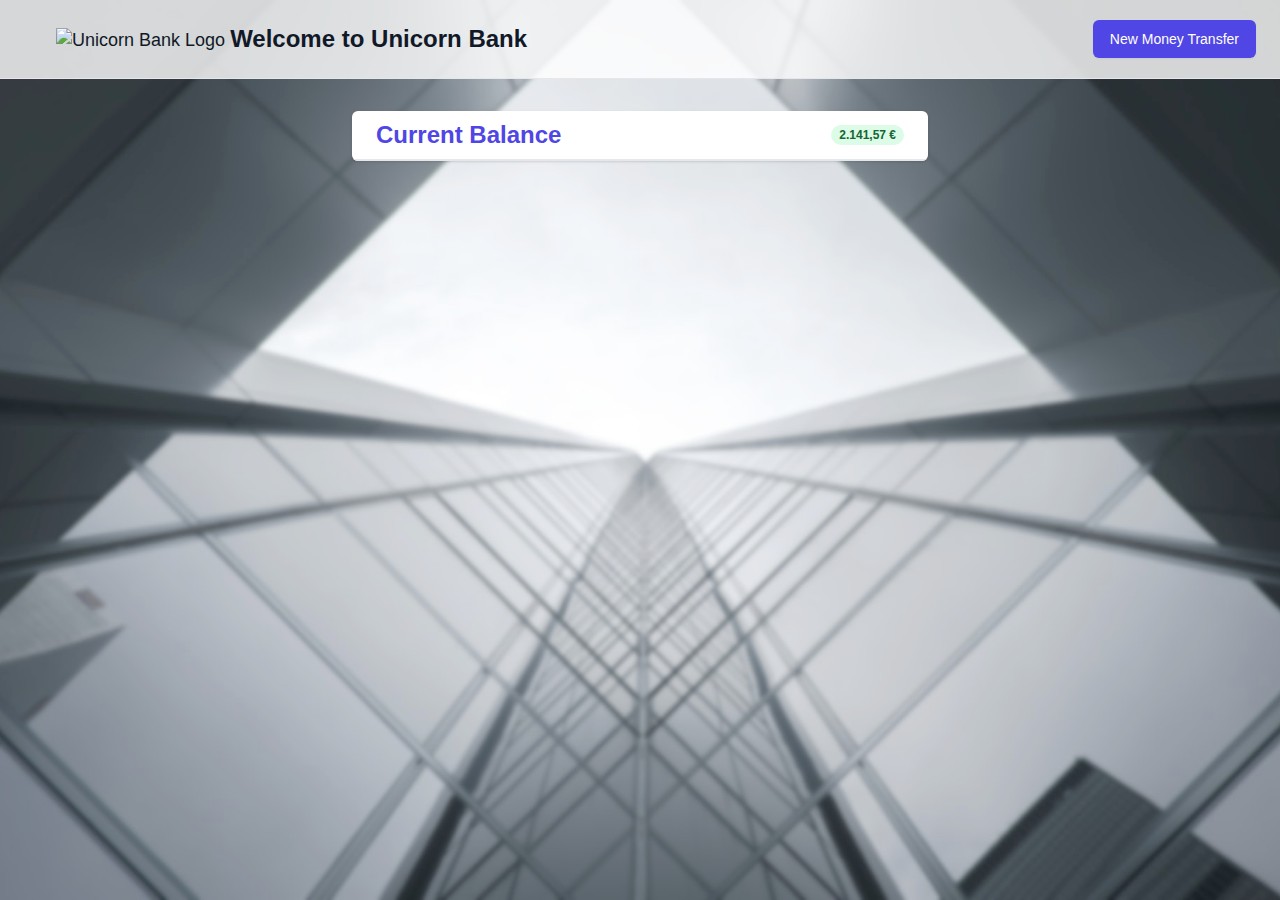
==== accounts.html @ 993cddf9 "prep page for iteration 2 'testing'" ====
<!DOCTYPE html>
<html>
<head>
    <meta charset="UTF-8"/>
    <meta name="viewport" content="width=device-width, initial-scale=1.0"/>
    <link rel="icon" href="./img/unicorn-logo.svg" />
    <link type="text/css" rel="stylesheet" href="./css/unicorn.css"/>
    <script type="application/javascript" src="./js/secret.js"></script>
    <script type="application/javascript" src="./js/index.js"></script>
    <script type="application/javascript" src="./js/functions.min.js"></script>
</head>
<body class="background">

<div class="account-bounding-box">
    <div id="transaction-controls" class="account-section-transaction-header">
        <div class="account-section-transaction-create-1">
            <div class="account-section-transaction-create-2">
                <img class="logo-small" src="./img/unicorn-logo.svg" alt="Unicorn Bank Logo" />
                <h3 class="logo-text">Welcome to Unicorn Bank</h3>
            </div>
            <div id="admin-panel" class="account-section-transaction-admin-1" hidden>
                <button type="button"
                        class="account-section-transaction-admin-1-btn"
                        onclick="enableExperimentalMode()"
                        id="openTransactionModal">
                    Enable Experimental Mode
                </button>
            </div>
            <div class="account-section-transaction-create-4">
                <button type="button"
                        class="account-section-transaction-create-4-btn"
                        onclick="toggleModal('transaction-modal')"
                        id="openTransactionModal">
                    New Money Transfer
                </button>
            </div>
        </div>
    </div>

    <div class="account-section-transactions">
        <div class="account-section-transactions-box">
            <div class="account-section-transactions-list">
                <div class="account-section-transactions-balance">
                    <div class="account-transaction-1">
                        <div class="account-transaction-2">
                            <p class="account-transaction-current-balance chunky">Current Balance</p>
                            <p id="current-balance" class="account-transaction-4 account-transaction-positive">2.141,57&nbsp;€</p>
                        </div>
                    </div>
                </div>
                <ul id="transactions" role="list" class="account-section-transactions-list-ul">
                </ul>
            </div>
        </div>
    </div>
</div>

<div id="transaction-modal" class="modal-container" aria-labelledby="modal-title" role="dialog" aria-modal="true"
     hidden="hidden">
    <form id="transaction" onsubmit="transferMoney(); return false;" method="GET">
        <div class="modal-backdrop"></div>
        <div class="modal-screen">
            <div class="modal-wrapper">
                <div class="modal-box">
                    <button type="button" class="modal-button-close" onclick="toggleModal('transaction-modal')">
                        <img class="icon" src="./img/close.svg" alt="Close"/>
                    </button>
                    <div>
                        <div class="icon-wrapper modal-color-neutral">
                            <img class="icon modal-color-neutral" src="./img/transfer.svg" alt="Transfer icon">
                        </div>
                        <div class="modal-text-wrapper">
                            <h3 class="modal-title">Transfer Money</h3>
                            <p class="modal-text">Transfer Money from your Account!</p>
                        </div>
                    </div>
                    <div>
                        <div class="modal-text-wrapper">
                            <label for="transaction-to"
                                   class="account-transaction-modal-11 login-input-label">To</label>
                            <div class="login-input-grouping">
                                <select
                                        id="transaction-to"
                                        name="receiver"
                                        type="text"
                                        class="account-input-control"
                                        autocomplete="off"
                                        required
                                >
                                    <option value="test">TestUser Account</option>
                                    <option value="cayman">Offshore (Cayman Island)</option>
                                </select>
                            </div>
                        </div>
                        <div class="modal-text-wrapper">
                            <label for="transaction-value"
                                   class="account-transaction-modal-11 login-input-label">Amount</label>
                            <div class="login-input-grouping">
                                <input
                                        id="transaction-value"
                                        name="amount"
                                        type="number"
                                        min="1"
                                        class="account-input-control"
                                        autocomplete="off"
                                        required
                                        value="5000.00"
                                >
                            </div>
                        </div>
                        <div class="modal-button-wrapper">
                            <button type="submit"
                                    class="modal-button-transfer">
                                Transfer Money
                            </button>
                        </div>
                    </div>
                </div>
            </div>
        </div>
    </form>
</div>

<div id="transaction-error-only-admin" class="modal-container" aria-labelledby="modal-title" role="dialog"
     aria-modal="true" hidden="hidden">
    <div class="modal-backdrop"></div>
    <div class="modal-screen">
        <div class="modal-wrapper">
            <div class="modal-box">
                <button type="button" class="modal-button-close" onclick="toggleModal('transaction-error-only-admin')">
                    <img class="icon" src="./img/close.svg" alt="Close"/>
                </button>
                <div>
                    <div class="icon-wrapper modal-color-error">
                        <img class="icon modal-color-error" src="./img/error.svg" alt="Error icon">
                    </div>
                    <div class="modal-text-wrapper">
                        <h3 class="modal-title">Transfer error!</h3>
                        <p class="modal-text">Only Administrators can transfer to external accounts.</p>
                    </div>
                </div>
                <div class="modal-button-wrapper">
                    <button type="button"
                            class="modal-button-error"
                            onclick="toggleModal('transaction-error-only-admin')">
                        Okay, I understand
                    </button>
                </div>
            </div>
        </div>
    </div>
</div>

<div id="transaction-error-no-overdraft" class="modal-container" aria-labelledby="modal-title" role="dialog"
     aria-modal="true" hidden="hidden">
    <div class="modal-backdrop"></div>
    <div class="modal-screen">
        <div class="modal-wrapper">
            <div class="modal-box">
                <button type="button" class="modal-button-close" onclick="toggleModal('transaction-error-no-overdraft')">
                    <img class="icon" src="./img/close.svg" alt="Close"/>
                </button>
                <div>
                    <div class="icon-wrapper modal-color-error">
                        <img class="icon modal-color-error" src="./img/error.svg" alt="Error icon">
                    </div>
                    <div class="modal-text-wrapper">
                        <h3 class="modal-title">Transfer error!</h3>
                        <p class="modal-text">Overdrafts is an experimental feature which is currently turned off.</p>
                    </div>
                </div>
                <div class="modal-button-wrapper">
                    <button type="button"
                            class="modal-button-error"
                            onclick="toggleModal('transaction-error-no-overdraft')">
                        Okay, I understand
                    </button>
                </div>
            </div>
        </div>
    </div>
</div>

<div id="transaction-success" class="modal-container" aria-labelledby="modal-title" role="dialog" aria-modal="true"
     hidden="hidden">
    <div class="modal-backdrop"></div>
    <div class="modal-screen">
        <div class="modal-wrapper">
            <div class="modal-box">
                <button type="button" class="modal-button-close" onclick="toggleModal('transaction-success')">
                    <img class="icon" src="./img/close.svg" alt="Close"/>
                </button>
                <div>
                    <div class="icon-wrapper modal-color-success">
                        <img class="icon modal-color-success" src="./img/success.svg" alt="Success icon">
                    </div>
                    <div class="modal-text-wrapper">
                        <h3 class="modal-title">Transfer successful!</h3>
                        <p class="modal-text">You successfully transferred the money!</p>
                    </div>
                </div>
                <div class="modal-button-wrapper">
                    <button type="button"
                            class="modal-button-transfer"
                            onclick="toggleModal('transaction-success');">
                        Back to Overview
                    </button>
                </div>
            </div>
        </div>
    </div>
</div>

<div id="experimental-overdraft-dialog" class="modal-container" aria-labelledby="modal-title" role="dialog" aria-modal="true"
     hidden="hidden">
    <div class="modal-backdrop"></div>
    <div class="modal-screen">
        <div class="modal-wrapper">
            <div class="modal-box">
                <button type="button" class="modal-button-close" onclick="toggleModal('experimental-overdraft-dialog')">
                    <img class="icon" src="./img/close.svg" alt="Close"/>
                </button>
                <div>
                    <div class="icon-wrapper modal-color-success">
                        <img class="icon modal-color-success" src="./img/success.svg" alt="Success icon">
                    </div>
                    <div class="modal-text-wrapper">
                        <h3 class="modal-title">Experimental feature enabled!</h3>
                        <p class="modal-text">The <b>experimental overdraft feature</b> has been enabled!</p>
                    </div>
                </div>
                <div class="modal-button-wrapper">
                    <button type="button"
                            class="modal-button-transfer"
                            onclick="toggleModal('experimental-overdraft-dialog');">
                        Back to Overview
                    </button>
                </div>
            </div>
        </div>
    </div>
</div>

<script>
    if(isAdmin()) {
        document.getElementById("admin-panel").removeAttribute("hidden");
    }
</script>
</body>
</html>
---- css/unicorn.css ----
/*
! tailwindcss v3.3.1 | MIT License | https://tailwindcss.com
*/

/*
1. Prevent padding and border from affecting element width. (https://github.com/mozdevs/cssremedy/issues/4)
2. Allow adding a border to an element by just adding a border-width. (https://github.com/tailwindcss/tailwindcss/pull/116)
*/

*,
::before,
::after {
  box-sizing: border-box;
  /* 1 */
  border-width: 0;
  /* 2 */
  border-style: solid;
  /* 2 */
  border-color: #e5e7eb;
  /* 2 */
}

::before,
::after {
  --tw-content: '';
}

/*
1. Use a consistent sensible line-height in all browsers.
2. Prevent adjustments of font size after orientation changes in iOS.
3. Use a more readable tab size.
4. Use the user's configured `sans` font-family by default.
5. Use the user's configured `sans` font-feature-settings by default.
6. Use the user's configured `sans` font-variation-settings by default.
*/

html {
  line-height: 1.5;
  /* 1 */
  -webkit-text-size-adjust: 100%;
  /* 2 */
  -moz-tab-size: 4;
  /* 3 */
  -o-tab-size: 4;
     tab-size: 4;
  /* 3 */
  font-family: ui-sans-serif, system-ui, -apple-system, BlinkMacSystemFont, "Segoe UI", Roboto, "Helvetica Neue", Arial, "Noto Sans", sans-serif, "Apple Color Emoji", "Segoe UI Emoji", "Segoe UI Symbol", "Noto Color Emoji";
  /* 4 */
  font-feature-settings: normal;
  /* 5 */
  font-variation-settings: normal;
  /* 6 */
}

/*
1. Remove the margin in all browsers.
2. Inherit line-height from `html` so users can set them as a class directly on the `html` element.
*/

body {
  margin: 0;
  /* 1 */
  line-height: inherit;
  /* 2 */
}

/*
1. Add the correct height in Firefox.
2. Correct the inheritance of border color in Firefox. (https://bugzilla.mozilla.org/show_bug.cgi?id=190655)
3. Ensure horizontal rules are visible by default.
*/

hr {
  height: 0;
  /* 1 */
  color: inherit;
  /* 2 */
  border-top-width: 1px;
  /* 3 */
}

/*
Add the correct text decoration in Chrome, Edge, and Safari.
*/

abbr:where([title]) {
  -webkit-text-decoration: underline dotted;
          text-decoration: underline dotted;
}

/*
Remove the default font size and weight for headings.
*/

h1,
h2,
h3,
h4,
h5,
h6 {
  font-size: inherit;
  font-weight: inherit;
}

/*
Reset links to optimize for opt-in styling instead of opt-out.
*/

a {
  color: inherit;
  text-decoration: inherit;
}

/*
Add the correct font weight in Edge and Safari.
*/

b,
strong {
  font-weight: bolder;
}

/*
1. Use the user's configured `mono` font family by default.
2. Correct the odd `em` font sizing in all browsers.
*/

code,
kbd,
samp,
pre {
  font-family: ui-monospace, SFMono-Regular, Menlo, Monaco, Consolas, "Liberation Mono", "Courier New", monospace;
  /* 1 */
  font-size: 1em;
  /* 2 */
}

/*
Add the correct font size in all browsers.
*/

small {
  font-size: 80%;
}

/*
Prevent `sub` and `sup` elements from affecting the line height in all browsers.
*/

sub,
sup {
  font-size: 75%;
  line-height: 0;
  position: relative;
  vertical-align: baseline;
}

sub {
  bottom: -0.25em;
}

sup {
  top: -0.5em;
}

/*
1. Remove text indentation from table contents in Chrome and Safari. (https://bugs.chromium.org/p/chromium/issues/detail?id=999088, https://bugs.webkit.org/show_bug.cgi?id=201297)
2. Correct table border color inheritance in all Chrome and Safari. (https://bugs.chromium.org/p/chromium/issues/detail?id=935729, https://bugs.webkit.org/show_bug.cgi?id=195016)
3. Remove gaps between table borders by default.
*/

table {
  text-indent: 0;
  /* 1 */
  border-color: inherit;
  /* 2 */
  border-collapse: collapse;
  /* 3 */
}

/*
1. Change the font styles in all browsers.
2. Remove the margin in Firefox and Safari.
3. Remove default padding in all browsers.
*/

button,
input,
optgroup,
select,
textarea {
  font-family: inherit;
  /* 1 */
  font-size: 100%;
  /* 1 */
  font-weight: inherit;
  /* 1 */
  line-height: inherit;
  /* 1 */
  color: inherit;
  /* 1 */
  margin: 0;
  /* 2 */
  padding: 0;
  /* 3 */
}

/*
Remove the inheritance of text transform in Edge and Firefox.
*/

button,
select {
  text-transform: none;
}

/*
1. Correct the inability to style clickable types in iOS and Safari.
2. Remove default button styles.
*/

button,
[type='button'],
[type='reset'],
[type='submit'] {
  -webkit-appearance: button;
  /* 1 */
  background-color: transparent;
  /* 2 */
  background-image: none;
  /* 2 */
}

/*
Use the modern Firefox focus style for all focusable elements.
*/

:-moz-focusring {
  outline: auto;
}

/*
Remove the additional `:invalid` styles in Firefox. (https://github.com/mozilla/gecko-dev/blob/2f9eacd9d3d995c937b4251a5557d95d494c9be1/layout/style/res/forms.css#L728-L737)
*/

:-moz-ui-invalid {
  box-shadow: none;
}

/*
Add the correct vertical alignment in Chrome and Firefox.
*/

progress {
  vertical-align: baseline;
}

/*
Correct the cursor style of increment and decrement buttons in Safari.
*/

::-webkit-inner-spin-button,
::-webkit-outer-spin-button {
  height: auto;
}

/*
1. Correct the odd appearance in Chrome and Safari.
2. Correct the outline style in Safari.
*/

[type='search'] {
  -webkit-appearance: textfield;
  /* 1 */
  outline-offset: -2px;
  /* 2 */
}

/*
Remove the inner padding in Chrome and Safari on macOS.
*/

::-webkit-search-decoration {
  -webkit-appearance: none;
}

/*
1. Correct the inability to style clickable types in iOS and Safari.
2. Change font properties to `inherit` in Safari.
*/

::-webkit-file-upload-button {
  -webkit-appearance: button;
  /* 1 */
  font: inherit;
  /* 2 */
}

/*
Add the correct display in Chrome and Safari.
*/

summary {
  display: list-item;
}

/*
Removes the default spacing and border for appropriate elements.
*/

blockquote,
dl,
dd,
h1,
h2,
h3,
h4,
h5,
h6,
hr,
figure,
p,
pre {
  margin: 0;
}

fieldset {
  margin: 0;
  padding: 0;
}

legend {
  padding: 0;
}

ol,
ul,
menu {
  list-style: none;
  margin: 0;
  padding: 0;
}

/*
Prevent resizing textareas horizontally by default.
*/

textarea {
  resize: vertical;
}

/*
1. Reset the default placeholder opacity in Firefox. (https://github.com/tailwindlabs/tailwindcss/issues/3300)
2. Set the default placeholder color to the user's configured gray 400 color.
*/

input::-moz-placeholder, textarea::-moz-placeholder {
  opacity: 1;
  /* 1 */
  color: #9ca3af;
  /* 2 */
}

input::placeholder,
textarea::placeholder {
  opacity: 1;
  /* 1 */
  color: #9ca3af;
  /* 2 */
}

/*
Set the default cursor for buttons.
*/

button,
[role="button"] {
  cursor: pointer;
}

/*
Make sure disabled buttons don't get the pointer cursor.
*/

:disabled {
  cursor: default;
}

/*
1. Make replaced elements `display: block` by default. (https://github.com/mozdevs/cssremedy/issues/14)
2. Add `vertical-align: middle` to align replaced elements more sensibly by default. (https://github.com/jensimmons/cssremedy/issues/14#issuecomment-634934210)
   This can trigger a poorly considered lint error in some tools but is included by design.
*/

img,
svg,
video,
canvas,
audio,
iframe,
embed,
object {
  display: block;
  /* 1 */
  vertical-align: middle;
  /* 2 */
}

/*
Constrain images and videos to the parent width and preserve their intrinsic aspect ratio. (https://github.com/mozdevs/cssremedy/issues/14)
*/

img,
video {
  max-width: 100%;
  height: auto;
}

/* Make elements with the HTML hidden attribute stay hidden by default */

[hidden] {
  display: none;
}

*, ::before, ::after {
  --tw-border-spacing-x: 0;
  --tw-border-spacing-y: 0;
  --tw-translate-x: 0;
  --tw-translate-y: 0;
  --tw-rotate: 0;
  --tw-skew-x: 0;
  --tw-skew-y: 0;
  --tw-scale-x: 1;
  --tw-scale-y: 1;
  --tw-pan-x:  ;
  --tw-pan-y:  ;
  --tw-pinch-zoom:  ;
  --tw-scroll-snap-strictness: proximity;
  --tw-ordinal:  ;
  --tw-slashed-zero:  ;
  --tw-numeric-figure:  ;
  --tw-numeric-spacing:  ;
  --tw-numeric-fraction:  ;
  --tw-ring-inset:  ;
  --tw-ring-offset-width: 0px;
  --tw-ring-offset-color: #fff;
  --tw-ring-color: rgb(59 130 246 / 0.5);
  --tw-ring-offset-shadow: 0 0 #0000;
  --tw-ring-shadow: 0 0 #0000;
  --tw-shadow: 0 0 #0000;
  --tw-shadow-colored: 0 0 #0000;
  --tw-blur:  ;
  --tw-brightness:  ;
  --tw-contrast:  ;
  --tw-grayscale:  ;
  --tw-hue-rotate:  ;
  --tw-invert:  ;
  --tw-saturate:  ;
  --tw-sepia:  ;
  --tw-drop-shadow:  ;
  --tw-backdrop-blur:  ;
  --tw-backdrop-brightness:  ;
  --tw-backdrop-contrast:  ;
  --tw-backdrop-grayscale:  ;
  --tw-backdrop-hue-rotate:  ;
  --tw-backdrop-invert:  ;
  --tw-backdrop-opacity:  ;
  --tw-backdrop-saturate:  ;
  --tw-backdrop-sepia:  ;
}

::backdrop {
  --tw-border-spacing-x: 0;
  --tw-border-spacing-y: 0;
  --tw-translate-x: 0;
  --tw-translate-y: 0;
  --tw-rotate: 0;
  --tw-skew-x: 0;
  --tw-skew-y: 0;
  --tw-scale-x: 1;
  --tw-scale-y: 1;
  --tw-pan-x:  ;
  --tw-pan-y:  ;
  --tw-pinch-zoom:  ;
  --tw-scroll-snap-strictness: proximity;
  --tw-ordinal:  ;
  --tw-slashed-zero:  ;
  --tw-numeric-figure:  ;
  --tw-numeric-spacing:  ;
  --tw-numeric-fraction:  ;
  --tw-ring-inset:  ;
  --tw-ring-offset-width: 0px;
  --tw-ring-offset-color: #fff;
  --tw-ring-color: rgb(59 130 246 / 0.5);
  --tw-ring-offset-shadow: 0 0 #0000;
  --tw-ring-shadow: 0 0 #0000;
  --tw-shadow: 0 0 #0000;
  --tw-shadow-colored: 0 0 #0000;
  --tw-blur:  ;
  --tw-brightness:  ;
  --tw-contrast:  ;
  --tw-grayscale:  ;
  --tw-hue-rotate:  ;
  --tw-invert:  ;
  --tw-saturate:  ;
  --tw-sepia:  ;
  --tw-drop-shadow:  ;
  --tw-backdrop-blur:  ;
  --tw-backdrop-brightness:  ;
  --tw-backdrop-contrast:  ;
  --tw-backdrop-grayscale:  ;
  --tw-backdrop-hue-rotate:  ;
  --tw-backdrop-invert:  ;
  --tw-backdrop-opacity:  ;
  --tw-backdrop-saturate:  ;
  --tw-backdrop-sepia:  ;
}

/* latin-ext */

@font-face {
  font-family: 'Inter';

  font-style: normal;

  font-weight: 400;

  font-display: swap;

  src: url('../fonts/inter-ext.woff') format('woff');

  unicode-range: U+0100-024F, U+0259, U+1E00-1EFF, U+2020, U+20A0-20AB, U+20AD-20CF, U+2113, U+2C60-2C7F, U+A720-A7FF;
}

/* latin */

@font-face {
  font-family: 'Inter';

  font-style: normal;

  font-weight: 400;

  font-display: swap;

  src: url('../fonts/inter.woff') format('woff');

  unicode-range: U+0000-00FF, U+0131, U+0152-0153, U+02BB-02BC, U+02C6, U+02DA, U+02DC, U+2000-206F, U+2074, U+20AC, U+2122, U+2191, U+2193, U+2212, U+2215, U+FEFF, U+FFFD;
}

* {
  font-family: "Inter", sans-serif;
}

.background {
  height: 100vh;
  width: 100vw;
  background-size: cover;
  background-position: center;
  background-image: url(../img/background.png);
}

.login-bounding-box-centered {
  display: flex;
  min-height: 100%;
  flex-direction: column;
  justify-content: center;
  padding-bottom: 6rem;
}

@media (min-width: 640px) {
  .login-bounding-box-centered {
    padding-left: 1.5rem;
    padding-right: 1.5rem;
  }
}

@media (min-width: 1024px) {
  .login-bounding-box-centered {
    padding-left: 2rem;
    padding-right: 2rem;
  }
}

.login-bounding-box-header {
  margin-bottom: 1.5rem;
}

@media (min-width: 640px) {
  .login-bounding-box-header {
    margin-left: auto;
    margin-right: auto;
    max-width: 28rem;
  }
}

.login-bounding-box-header-logo {
  margin-left: auto;
  margin-right: auto;
}

.login-bounding-box-header-text {
  margin-top: 1.5rem;
  text-align: center;
  font-size: 1.875rem;
  line-height: 2.25rem;
  font-weight: 700;
  letter-spacing: -0.025em;
  --tw-text-opacity: 1;
  color: rgb(17 24 39 / var(--tw-text-opacity));
}

.login-bounding-box-header-text p {
  margin-top: 1rem;
  margin-bottom: 1rem;
}

.login-content {
  margin-top: 2rem;
  background-color: rgb(255 255 255 / var(--tw-bg-opacity));
  --tw-bg-opacity: 0.75;
  padding-top: 2rem;
  padding-bottom: 2rem;
  padding-left: 1rem;
  padding-right: 1rem;
  --tw-shadow: 0 1px 3px 0 rgb(0 0 0 / 0.1), 0 1px 2px -1px rgb(0 0 0 / 0.1);
  --tw-shadow-colored: 0 1px 3px 0 var(--tw-shadow-color), 0 1px 2px -1px var(--tw-shadow-color);
  box-shadow: var(--tw-ring-offset-shadow, 0 0 #0000), var(--tw-ring-shadow, 0 0 #0000), var(--tw-shadow);
}

@media (min-width: 640px) {
  .login-content {
    margin-left: auto;
    margin-right: auto;
    width: 100%;
    max-width: 28rem;
    border-radius: 0.5rem;
    padding-left: 2.5rem;
    padding-right: 2.5rem;
  }
}

.login-form > :not([hidden]) ~ :not([hidden]) {
  --tw-space-y-reverse: 0;
  margin-top: calc(1.5rem * calc(1 - var(--tw-space-y-reverse)));
  margin-bottom: calc(1.5rem * var(--tw-space-y-reverse));
}

.login-input-label {
  display: block;
  font-size: 0.875rem;
  line-height: 1.25rem;
  font-weight: 500;
  --tw-text-opacity: 1;
  color: rgb(55 65 81 / var(--tw-text-opacity));
}

.login-input-control {
  display: block;
  width: 100%;
  -webkit-appearance: none;
     -moz-appearance: none;
          appearance: none;
  border-radius: 0.375rem;
  border-width: 1px;
  --tw-border-opacity: 1;
  border-color: rgb(209 213 219 / var(--tw-border-opacity));
  padding-left: 0.75rem;
  padding-right: 0.75rem;
  padding-top: 0.5rem;
  padding-bottom: 0.5rem;
}

.login-input-control::-moz-placeholder {
  --tw-placeholder-opacity: 1;
  color: rgb(156 163 175 / var(--tw-placeholder-opacity));
}

.login-input-control::placeholder {
  --tw-placeholder-opacity: 1;
  color: rgb(156 163 175 / var(--tw-placeholder-opacity));
}

.login-input-control {
  --tw-shadow: 0 1px 2px 0 rgb(0 0 0 / 0.05);
  --tw-shadow-colored: 0 1px 2px 0 var(--tw-shadow-color);
  box-shadow: var(--tw-ring-offset-shadow, 0 0 #0000), var(--tw-ring-shadow, 0 0 #0000), var(--tw-shadow);
}

@media (min-width: 640px) {
  .login-input-control {
    font-size: 0.875rem;
    line-height: 1.25rem;
  }
}

.login-input-control:focus {
  --tw-border-opacity: 1;
  border-color: rgb(99 102 241 / var(--tw-border-opacity));
  outline: 2px solid transparent;
  outline-offset: 2px;
  --tw-ring-opacity: 1;
  --tw-ring-color: rgb(99 102 241 / var(--tw-ring-opacity));
}

.login-input-grouping {
  margin-top: 0.25rem;
}

.login-submit {
  display: flex;
  width: 100%;
  justify-content: center;
  border-radius: 0.375rem;
  border-width: 1px;
  border-color: transparent;
  --tw-bg-opacity: 1;
  background-color: rgb(55 48 163 / var(--tw-bg-opacity));
  padding-top: 0.5rem;
  padding-bottom: 0.5rem;
  padding-left: 1rem;
  padding-right: 1rem;
  font-size: 0.875rem;
  line-height: 1.25rem;
  font-weight: 500;
  --tw-text-opacity: 1;
  color: rgb(255 255 255 / var(--tw-text-opacity));
  --tw-shadow: 0 1px 2px 0 rgb(0 0 0 / 0.05);
  --tw-shadow-colored: 0 1px 2px 0 var(--tw-shadow-color);
  box-shadow: var(--tw-ring-offset-shadow, 0 0 #0000), var(--tw-ring-shadow, 0 0 #0000), var(--tw-shadow);
}

.login-submit:disabled {
  cursor: not-allowed;
  --tw-border-opacity: 1;
  border-color: rgb(203 213 225 / var(--tw-border-opacity));
  --tw-bg-opacity: 1;
  background-color: rgb(241 245 249 / var(--tw-bg-opacity));
  --tw-text-opacity: 1;
  color: rgb(148 163 184 / var(--tw-text-opacity));
  --tw-shadow: 0 0 #0000;
  --tw-shadow-colored: 0 0 #0000;
  box-shadow: var(--tw-ring-offset-shadow, 0 0 #0000), var(--tw-ring-shadow, 0 0 #0000), var(--tw-shadow);
}

.login-submit:disabled:after {
  margin-left: 0.3rem;
  content: " (disabled)";
}

.login-submit:focus:focus {
  outline: 2px solid transparent;
  outline-offset: 2px;
  --tw-ring-offset-shadow: var(--tw-ring-inset) 0 0 0 var(--tw-ring-offset-width) var(--tw-ring-offset-color);
  --tw-ring-shadow: var(--tw-ring-inset) 0 0 0 calc(2px + var(--tw-ring-offset-width)) var(--tw-ring-color);
  box-shadow: var(--tw-ring-offset-shadow), var(--tw-ring-shadow), var(--tw-shadow, 0 0 #0000);
  --tw-ring-opacity: 1;
  --tw-ring-color: rgb(99 102 241 / var(--tw-ring-opacity));
  --tw-ring-offset-width: 2px;
}

.login-submit:enabled:hover:hover {
  --tw-bg-opacity: 1;
  background-color: rgb(99 102 241 / var(--tw-bg-opacity));
}

.account-bounding-box {
  display: flex;
  min-height: 100%;
  flex-direction: column;
  row-gap: 2rem;
}

.account-section-transaction-header {
  border-bottom-width: 1px;
  --tw-border-opacity: 1;
  border-color: rgb(229 231 235 / var(--tw-border-opacity));
  background-color: rgb(255 255 255 / var(--tw-bg-opacity));
  --tw-bg-opacity: 0.8;
  padding-left: 1rem;
  padding-right: 1rem;
  padding-top: 1.25rem;
  padding-bottom: 1.25rem;
}

@media (min-width: 640px) {
  .account-section-transaction-header {
    padding-left: 1.5rem;
    padding-right: 1.5rem;
  }
}

.account-section-transaction-create-1 {
  margin-left: 1rem;
  margin-top: -0.5rem;
  display: flex;
  flex-wrap: wrap;
  align-items: center;
  justify-content: space-between;
}

@media (min-width: 640px) {
  .account-section-transaction-create-1 {
    flex-wrap: nowrap;
  }
}

.account-section-transaction-create-2 {
  margin-left: 1rem;
  margin-top: 0.5rem;
  font-size: 1.125rem;
  font-weight: 500;
  line-height: 1.5rem;
  --tw-text-opacity: 1;
  color: rgb(17 24 39 / var(--tw-text-opacity));
}

.account-section-transaction-create-3 {
  font-size: 1.125rem;
  font-weight: 500;
  line-height: 1.5rem;
  --tw-text-opacity: 1;
  color: rgb(17 24 39 / var(--tw-text-opacity));
}

.account-section-transaction-create-4 {
  margin-left: 1rem;
  margin-top: 0.5rem;
  flex-shrink: 0;
}

.account-section-transaction-create-4-btn {
  position: relative;
  display: inline-flex;
  align-items: center;
  border-radius: 0.375rem;
  border-width: 1px;
  border-color: transparent;
  --tw-bg-opacity: 1;
  background-color: rgb(79 70 229 / var(--tw-bg-opacity));
  padding-left: 1rem;
  padding-right: 1rem;
  padding-top: 0.5rem;
  padding-bottom: 0.5rem;
  font-size: 0.875rem;
  line-height: 1.25rem;
  font-weight: 500;
  --tw-text-opacity: 1;
  color: rgb(255 255 255 / var(--tw-text-opacity));
  --tw-shadow: 0 1px 2px 0 rgb(0 0 0 / 0.05);
  --tw-shadow-colored: 0 1px 2px 0 var(--tw-shadow-color);
  box-shadow: var(--tw-ring-offset-shadow, 0 0 #0000), var(--tw-ring-shadow, 0 0 #0000), var(--tw-shadow);
}

.account-section-transaction-create-4-btn:hover:hover {
  --tw-bg-opacity: 1;
  background-color: rgb(67 56 202 / var(--tw-bg-opacity));
}

.account-section-transaction-create-4-btn:focus {
  outline: 2px solid transparent;
  outline-offset: 2px;
  --tw-ring-offset-shadow: var(--tw-ring-inset) 0 0 0 var(--tw-ring-offset-width) var(--tw-ring-offset-color);
  --tw-ring-shadow: var(--tw-ring-inset) 0 0 0 calc(2px + var(--tw-ring-offset-width)) var(--tw-ring-color);
  box-shadow: var(--tw-ring-offset-shadow), var(--tw-ring-shadow), var(--tw-shadow, 0 0 #0000);
  --tw-ring-opacity: 1;
  --tw-ring-color: rgb(99 102 241 / var(--tw-ring-opacity));
  --tw-ring-offset-width: 2px;
}

.account-section-transaction-admin-1 {
  margin-left: 1rem;
  margin-top: 0.5rem;
  flex-shrink: 0;
}

.account-section-transaction-admin-1-btn {
  position: relative;
  display: inline-flex;
  align-items: center;
  border-radius: 0.375rem;
  border-width: 1px;
  border-color: transparent;
  --tw-bg-opacity: 1;
  background-color: rgb(220 38 38 / var(--tw-bg-opacity));
  padding-left: 1rem;
  padding-right: 1rem;
  padding-top: 0.5rem;
  padding-bottom: 0.5rem;
  font-size: 0.875rem;
  line-height: 1.25rem;
  font-weight: 500;
  --tw-text-opacity: 1;
  color: rgb(255 255 255 / var(--tw-text-opacity));
  --tw-shadow: 0 1px 2px 0 rgb(0 0 0 / 0.05);
  --tw-shadow-colored: 0 1px 2px 0 var(--tw-shadow-color);
  box-shadow: var(--tw-ring-offset-shadow, 0 0 #0000), var(--tw-ring-shadow, 0 0 #0000), var(--tw-shadow);
}

.account-section-transaction-admin-1-btn:hover:hover {
  --tw-bg-opacity: 1;
  background-color: rgb(248 113 113 / var(--tw-bg-opacity));
}

.account-section-transaction-admin-1-btn:focus {
  outline: 2px solid transparent;
  outline-offset: 2px;
  --tw-ring-offset-shadow: var(--tw-ring-inset) 0 0 0 var(--tw-ring-offset-width) var(--tw-ring-offset-color);
  --tw-ring-shadow: var(--tw-ring-inset) 0 0 0 calc(2px + var(--tw-ring-offset-width)) var(--tw-ring-color);
  box-shadow: var(--tw-ring-offset-shadow), var(--tw-ring-shadow), var(--tw-shadow, 0 0 #0000);
  --tw-ring-opacity: 1;
  --tw-ring-color: rgb(239 68 68 / var(--tw-ring-opacity));
  --tw-ring-offset-width: 2px;
}

.account-footer {
  margin-left: 1rem;
  margin-right: 1rem;
  display: flex;
  flex-wrap: wrap;
  align-items: center;
  justify-content: space-between;
  background-color: rgb(209 213 219 / var(--tw-bg-opacity));
  --tw-bg-opacity: 0.5;
}

@media (min-width: 640px) {
  .account-footer {
    flex-wrap: nowrap;
  }
}

.account-section-transactions-balance {
  border-bottom-width: 2px;
  font-weight: 700;
}

.account-section-transactions-balance > :not([hidden]) ~ :not([hidden]) {
  --tw-divide-y-reverse: 0;
  border-top-width: calc(1px * calc(1 - var(--tw-divide-y-reverse)));
  border-bottom-width: calc(1px * var(--tw-divide-y-reverse));
  --tw-divide-opacity: 1;
  border-color: rgb(229 231 235 / var(--tw-divide-opacity));
}

.account-balance {
  margin-left: 0.5rem;
  --tw-text-opacity: 1;
  color: rgb(239 68 68 / var(--tw-text-opacity));
}

.account-section-transactions {
  padding-bottom: 6rem;
}

@media (min-width: 640px) {
  .account-section-transactions {
    padding-left: 1.5rem;
    padding-right: 1.5rem;
  }
}

@media (min-width: 1024px) {
  .account-section-transactions {
    padding-left: 2rem;
    padding-right: 2rem;
  }
}

.account-section-transactions-box {
  display: flex;
  min-height: 100%;
  flex-direction: column;
  justify-content: center;
  padding-left: 20rem;
  padding-right: 20rem;
}

.account-section-transactions-list {
  overflow: hidden;
  --tw-bg-opacity: 1;
  background-color: rgb(255 255 255 / var(--tw-bg-opacity));
  --tw-shadow: 0 1px 3px 0 rgb(0 0 0 / 0.1), 0 1px 2px -1px rgb(0 0 0 / 0.1);
  --tw-shadow-colored: 0 1px 3px 0 var(--tw-shadow-color), 0 1px 2px -1px var(--tw-shadow-color);
  box-shadow: var(--tw-ring-offset-shadow, 0 0 #0000), var(--tw-ring-shadow, 0 0 #0000), var(--tw-shadow);
}

@media (min-width: 640px) {
  .account-section-transactions-list {
    border-radius: 0.375rem;
  }
}

.account-section-transactions-list-ul > :not([hidden]) ~ :not([hidden]) {
  --tw-divide-y-reverse: 0;
  border-top-width: calc(1px * calc(1 - var(--tw-divide-y-reverse)));
  border-bottom-width: calc(1px * var(--tw-divide-y-reverse));
  --tw-divide-opacity: 1;
  border-color: rgb(229 231 235 / var(--tw-divide-opacity));
}

.account-transaction-negative {
  --tw-bg-opacity: 1;
  background-color: rgb(254 226 226 / var(--tw-bg-opacity));
  --tw-text-opacity: 1;
  color: rgb(153 27 27 / var(--tw-text-opacity));
}

.account-transaction-positive {
  --tw-bg-opacity: 1;
  background-color: rgb(220 252 231 / var(--tw-bg-opacity));
  --tw-text-opacity: 1;
  color: rgb(22 101 52 / var(--tw-text-opacity));
}

.account-total-negative {
  --tw-text-opacity: 1;
  color: rgb(239 68 68 / var(--tw-text-opacity));
}

.account-total-positive {
  --tw-text-opacity: 1;
  color: rgb(34 197 94 / var(--tw-text-opacity));
}

.account-transaction-1 {
  padding-left: 1rem;
  padding-right: 1rem;
  padding-top: 0.5rem;
  padding-bottom: 0.5rem;
}

@media (min-width: 640px) {
  .account-transaction-1 {
    padding-left: 1.5rem;
    padding-right: 1.5rem;
  }
}

.account-transaction-2 {
  display: flex;
  align-items: center;
  justify-content: space-between;
}

.account-transaction-3 {
  padding-left: 0px;
  padding-right: 0px;
  font-size: 0.875rem;
  line-height: 1.25rem;
  font-weight: 500;
  --tw-text-opacity: 1;
  color: rgb(79 70 229 / var(--tw-text-opacity));
}

.account-transaction-current-balance {
  padding-left: 0px;
  padding-right: 0px;
  font-size: 0.875rem;
  line-height: 1.25rem;
  font-weight: 500;
  --tw-text-opacity: 1;
  color: rgb(79 70 229 / var(--tw-text-opacity));
}

.account-transaction-4 {
  display: inline-flex;
  border-radius: 9999px;
  padding-left: 0.5rem;
  padding-right: 0.5rem;
  font-size: 0.75rem;
  font-weight: 600;
  line-height: 1.25rem;
}

.account-transaction-5 {
  margin-top: 0.5rem;
}

@media (min-width: 640px) {
  .account-transaction-5 {
    display: flex;
    justify-content: space-between;
  }

  .account-transaction-6 {
    display: flex;
  }
}

.account-transaction-7 {
  display: flex;
  align-items: center;
  border-radius: 0.375rem;
  border-width: 1px;
  border-style: dotted;
  --tw-border-opacity: 1;
  border-color: rgb(17 24 39 / var(--tw-border-opacity));
  --tw-bg-opacity: 1;
  background-color: rgb(243 244 246 / var(--tw-bg-opacity));
  padding-left: 0.5rem;
  padding-right: 0.5rem;
  font-size: 0.875rem;
  line-height: 1.25rem;
  --tw-text-opacity: 1;
  color: rgb(107 114 128 / var(--tw-text-opacity));
}

.account-transaction-8 {
  margin-top: 0.5rem;
  display: flex;
  font-size: 0.875rem;
  line-height: 1.25rem;
  --tw-text-opacity: 1;
  color: rgb(107 114 128 / var(--tw-text-opacity));
}

@media (min-width: 640px) {
  .account-transaction-8 {
    margin-top: 0px;
  }
}

.account-transaction-9 {
  margin-right: 0.375rem;
  height: 1.25rem;
  width: 1.25rem;
  flex-shrink: 0;
  --tw-text-opacity: 1;
  color: rgb(156 163 175 / var(--tw-text-opacity));
}

.account-transaction-modal-1 {
  position: relative;
  z-index: 10;
}

.account-transaction-modal-2 {
  position: fixed;
  inset: 0px;
  background-color: rgb(107 114 128 / var(--tw-bg-opacity));
  --tw-bg-opacity: 0.75;
  transition-property: opacity;
  transition-timing-function: cubic-bezier(0.4, 0, 0.2, 1);
  transition-duration: 150ms;
}

.account-transaction-modal-3 {
  position: fixed;
  inset: 0px;
  z-index: 10;
  overflow-y: auto;
}

.account-transaction-modal-4 {
  display: flex;
  min-height: 100%;
  align-items: flex-end;
  justify-content: center;
  padding: 1rem;
  text-align: center;
}

@media (min-width: 640px) {
  .account-transaction-modal-4 {
    align-items: center;
    padding: 0px;
  }
}

.account-transaction-modal-5 {
  position: relative;
  transform: translate(var(--tw-translate-x), var(--tw-translate-y)) rotate(var(--tw-rotate)) skewX(var(--tw-skew-x)) skewY(var(--tw-skew-y)) scaleX(var(--tw-scale-x)) scaleY(var(--tw-scale-y));
  overflow: hidden;
  border-radius: 0.5rem;
  --tw-bg-opacity: 1;
  background-color: rgb(255 255 255 / var(--tw-bg-opacity));
  padding-left: 1rem;
  padding-right: 1rem;
  padding-top: 1.25rem;
  padding-bottom: 1rem;
  text-align: left;
  --tw-shadow: 0 20px 25px -5px rgb(0 0 0 / 0.1), 0 8px 10px -6px rgb(0 0 0 / 0.1);
  --tw-shadow-colored: 0 20px 25px -5px var(--tw-shadow-color), 0 8px 10px -6px var(--tw-shadow-color);
  box-shadow: var(--tw-ring-offset-shadow, 0 0 #0000), var(--tw-ring-shadow, 0 0 #0000), var(--tw-shadow);
  transition-property: all;
  transition-timing-function: cubic-bezier(0.4, 0, 0.2, 1);
  transition-duration: 150ms;
}

@media (min-width: 640px) {
  .account-transaction-modal-5 {
    margin-top: 2rem;
    margin-bottom: 2rem;
    width: 100%;
    max-width: 24rem;
    padding: 1.5rem;
  }
}

.account-transaction-modal-6 {
  margin-left: auto;
  margin-right: auto;
  display: flex;
  height: 3rem;
  width: 3rem;
  align-items: center;
  justify-content: center;
  border-radius: 9999px;
  --tw-bg-opacity: 1;
  background-color: rgb(220 252 231 / var(--tw-bg-opacity));
}

.account-transaction-modal-7 {
  height: 1.5rem;
  width: 1.5rem;
  --tw-text-opacity: 1;
  color: rgb(22 163 74 / var(--tw-text-opacity));
}

.account-transaction-modal-8 {
  margin-top: 0.75rem;
  text-align: center;
}

@media (min-width: 640px) {
  .account-transaction-modal-8 {
    margin-top: 1.25rem;
  }
}

.account-transaction-modal-9 {
  font-size: 1.125rem;
  font-weight: 500;
  line-height: 1.5rem;
  --tw-text-opacity: 1;
  color: rgb(17 24 39 / var(--tw-text-opacity));
}

.account-transaction-modal-10 {
  margin-top: 0.5rem;
}

.account-transaction-modal-11 {
  font-size: 0.875rem;
  line-height: 1.25rem;
  --tw-text-opacity: 1;
  color: rgb(107 114 128 / var(--tw-text-opacity));
}

.account-transaction-modal-12 {
  margin-top: 1.25rem;
}

@media (min-width: 640px) {
  .account-transaction-modal-12 {
    margin-top: 1.5rem;
  }
}

.account-transaction-modal-13 {
  display: inline-flex;
  width: 100%;
  justify-content: center;
  border-radius: 0.375rem;
  border-width: 1px;
  border-color: transparent;
  --tw-bg-opacity: 1;
  background-color: rgb(79 70 229 / var(--tw-bg-opacity));
  padding-left: 1rem;
  padding-right: 1rem;
  padding-top: 0.5rem;
  padding-bottom: 0.5rem;
  font-size: 1rem;
  line-height: 1.5rem;
  font-weight: 500;
  --tw-text-opacity: 1;
  color: rgb(255 255 255 / var(--tw-text-opacity));
  --tw-shadow: 0 1px 2px 0 rgb(0 0 0 / 0.05);
  --tw-shadow-colored: 0 1px 2px 0 var(--tw-shadow-color);
  box-shadow: var(--tw-ring-offset-shadow, 0 0 #0000), var(--tw-ring-shadow, 0 0 #0000), var(--tw-shadow);
}

.account-transaction-modal-13:hover {
  --tw-bg-opacity: 1;
  background-color: rgb(67 56 202 / var(--tw-bg-opacity));
}

.account-transaction-modal-13:focus {
  outline: 2px solid transparent;
  outline-offset: 2px;
  --tw-ring-offset-shadow: var(--tw-ring-inset) 0 0 0 var(--tw-ring-offset-width) var(--tw-ring-offset-color);
  --tw-ring-shadow: var(--tw-ring-inset) 0 0 0 calc(2px + var(--tw-ring-offset-width)) var(--tw-ring-color);
  box-shadow: var(--tw-ring-offset-shadow), var(--tw-ring-shadow), var(--tw-shadow, 0 0 #0000);
  --tw-ring-opacity: 1;
  --tw-ring-color: rgb(99 102 241 / var(--tw-ring-opacity));
  --tw-ring-offset-width: 2px;
}

@media (min-width: 640px) {
  .account-transaction-modal-13 {
    font-size: 0.875rem;
    line-height: 1.25rem;
  }
}

.account-input-control {
  text-align: center;
  display: block;
  width: 100%;
  -webkit-appearance: none;
     -moz-appearance: none;
          appearance: none;
  border-radius: 0.375rem;
  border-width: 1px;
  --tw-border-opacity: 1;
  border-color: rgb(209 213 219 / var(--tw-border-opacity));
  padding-left: 0.75rem;
  padding-right: 0.75rem;
  padding-top: 0.5rem;
  padding-bottom: 0.5rem;
}

.account-input-control::-moz-placeholder {
  --tw-placeholder-opacity: 1;
  color: rgb(156 163 175 / var(--tw-placeholder-opacity));
}

.account-input-control::placeholder {
  --tw-placeholder-opacity: 1;
  color: rgb(156 163 175 / var(--tw-placeholder-opacity));
}

.account-input-control {
  --tw-shadow: 0 1px 2px 0 rgb(0 0 0 / 0.05);
  --tw-shadow-colored: 0 1px 2px 0 var(--tw-shadow-color);
  box-shadow: var(--tw-ring-offset-shadow, 0 0 #0000), var(--tw-ring-shadow, 0 0 #0000), var(--tw-shadow);
}

@media (min-width: 640px) {
  .account-input-control {
    font-size: 0.875rem;
    line-height: 1.25rem;
  }
}

.account-input-control:focus {
  --tw-border-opacity: 1;
  border-color: rgb(99 102 241 / var(--tw-border-opacity));
  outline: 2px solid transparent;
  outline-offset: 2px;
  --tw-ring-opacity: 1;
  --tw-ring-color: rgb(99 102 241 / var(--tw-ring-opacity));
}

.modal-container {
  position: relative;
  z-index: 10;
}

.modal-backdrop {
  position: fixed;
  inset: 0px;
  background-color: rgb(107 114 128 / var(--tw-bg-opacity));
  --tw-bg-opacity: 0.75;
  transition-property: opacity;
  transition-timing-function: cubic-bezier(0.4, 0, 0.2, 1);
  transition-duration: 150ms;
}

.modal-screen {
  position: fixed;
  inset: 0px;
  z-index: 10;
  overflow-y: auto;
}

.modal-wrapper {
  display: flex;
  min-height: 100%;
  align-items: flex-end;
  justify-content: center;
  padding: 1rem;
  text-align: center;
}

@media (min-width: 640px) {
  .modal-wrapper {
    align-items: center;
    padding: 0px;
  }
}

.modal-box {
  position: relative;
  transform: translate(var(--tw-translate-x), var(--tw-translate-y)) rotate(var(--tw-rotate)) skewX(var(--tw-skew-x)) skewY(var(--tw-skew-y)) scaleX(var(--tw-scale-x)) scaleY(var(--tw-scale-y));
  overflow: hidden;
  border-radius: 0.5rem;
  --tw-bg-opacity: 1;
  background-color: rgb(255 255 255 / var(--tw-bg-opacity));
  padding-left: 1rem;
  padding-right: 1rem;
  padding-top: 1.25rem;
  padding-bottom: 1rem;
  text-align: left;
  --tw-shadow: 0 20px 25px -5px rgb(0 0 0 / 0.1), 0 8px 10px -6px rgb(0 0 0 / 0.1);
  --tw-shadow-colored: 0 20px 25px -5px var(--tw-shadow-color), 0 8px 10px -6px var(--tw-shadow-color);
  box-shadow: var(--tw-ring-offset-shadow, 0 0 #0000), var(--tw-ring-shadow, 0 0 #0000), var(--tw-shadow);
  transition-property: all;
  transition-timing-function: cubic-bezier(0.4, 0, 0.2, 1);
  transition-duration: 150ms;
}

@media (min-width: 640px) {
  .modal-box {
    margin-top: 2rem;
    margin-bottom: 2rem;
    width: 100%;
    max-width: 24rem;
    padding: 1.5rem;
  }
}

.modal-button {
  display: inline-flex;
  width: 100%;
  justify-content: center;
  border-radius: 0.375rem;
  border-width: 1px;
  border-color: transparent;
  padding-left: 1rem;
  padding-right: 1rem;
  padding-top: 0.5rem;
  padding-bottom: 0.5rem;
  font-size: 1rem;
  line-height: 1.5rem;
  font-weight: 500;
  --tw-shadow: 0 1px 2px 0 rgb(0 0 0 / 0.05);
  --tw-shadow-colored: 0 1px 2px 0 var(--tw-shadow-color);
  box-shadow: var(--tw-ring-offset-shadow, 0 0 #0000), var(--tw-ring-shadow, 0 0 #0000), var(--tw-shadow);
}

.modal-button:focus {
  outline: 2px solid transparent;
  outline-offset: 2px;
  --tw-ring-offset-shadow: var(--tw-ring-inset) 0 0 0 var(--tw-ring-offset-width) var(--tw-ring-offset-color);
  --tw-ring-shadow: var(--tw-ring-inset) 0 0 0 calc(2px + var(--tw-ring-offset-width)) var(--tw-ring-color);
  box-shadow: var(--tw-ring-offset-shadow), var(--tw-ring-shadow), var(--tw-shadow, 0 0 #0000);
  --tw-ring-offset-width: 2px;
}

@media (min-width: 640px) {
  .modal-button {
    font-size: 0.875rem;
    line-height: 1.25rem;
  }
}

.modal-button-error {
  --tw-bg-opacity: 1;
  background-color: rgb(220 38 38 / var(--tw-bg-opacity));
  --tw-text-opacity: 1;
  color: rgb(255 255 255 / var(--tw-text-opacity));
  display: inline-flex;
  width: 100%;
  justify-content: center;
  border-radius: 0.375rem;
  border-width: 1px;
  border-color: transparent;
  padding-left: 1rem;
  padding-right: 1rem;
  padding-top: 0.5rem;
  padding-bottom: 0.5rem;
  font-size: 1rem;
  line-height: 1.5rem;
  font-weight: 500;
  --tw-shadow: 0 1px 2px 0 rgb(0 0 0 / 0.05);
  --tw-shadow-colored: 0 1px 2px 0 var(--tw-shadow-color);
  box-shadow: var(--tw-ring-offset-shadow, 0 0 #0000), var(--tw-ring-shadow, 0 0 #0000), var(--tw-shadow);
}

.modal-button-error:focus {
  outline: 2px solid transparent;
  outline-offset: 2px;
  --tw-ring-offset-shadow: var(--tw-ring-inset) 0 0 0 var(--tw-ring-offset-width) var(--tw-ring-offset-color);
  --tw-ring-shadow: var(--tw-ring-inset) 0 0 0 calc(2px + var(--tw-ring-offset-width)) var(--tw-ring-color);
  box-shadow: var(--tw-ring-offset-shadow), var(--tw-ring-shadow), var(--tw-shadow, 0 0 #0000);
  --tw-ring-offset-width: 2px;
}

@media (min-width: 640px) {
  .modal-button-error {
    font-size: 0.875rem;
    line-height: 1.25rem;
  }
}

.modal-button-error:hover {
  --tw-bg-opacity: 1;
  background-color: rgb(185 28 28 / var(--tw-bg-opacity));
}

.modal-button-error:focus {
  --tw-ring-opacity: 1;
  --tw-ring-color: rgb(239 68 68 / var(--tw-ring-opacity));
}

.modal-button-transfer {
  --tw-bg-opacity: 1;
  background-color: rgb(67 56 202 / var(--tw-bg-opacity));
  --tw-text-opacity: 1;
  color: rgb(243 244 246 / var(--tw-text-opacity));
  display: inline-flex;
  width: 100%;
  justify-content: center;
  border-radius: 0.375rem;
  border-width: 1px;
  border-color: transparent;
  padding-left: 1rem;
  padding-right: 1rem;
  padding-top: 0.5rem;
  padding-bottom: 0.5rem;
  font-size: 1rem;
  line-height: 1.5rem;
  font-weight: 500;
  --tw-shadow: 0 1px 2px 0 rgb(0 0 0 / 0.05);
  --tw-shadow-colored: 0 1px 2px 0 var(--tw-shadow-color);
  box-shadow: var(--tw-ring-offset-shadow, 0 0 #0000), var(--tw-ring-shadow, 0 0 #0000), var(--tw-shadow);
}

.modal-button-transfer:focus {
  outline: 2px solid transparent;
  outline-offset: 2px;
  --tw-ring-offset-shadow: var(--tw-ring-inset) 0 0 0 var(--tw-ring-offset-width) var(--tw-ring-offset-color);
  --tw-ring-shadow: var(--tw-ring-inset) 0 0 0 calc(2px + var(--tw-ring-offset-width)) var(--tw-ring-color);
  box-shadow: var(--tw-ring-offset-shadow), var(--tw-ring-shadow), var(--tw-shadow, 0 0 #0000);
  --tw-ring-offset-width: 2px;
}

@media (min-width: 640px) {
  .modal-button-transfer {
    font-size: 0.875rem;
    line-height: 1.25rem;
  }
}

.modal-button-transfer:hover {
  --tw-bg-opacity: 1;
  background-color: rgb(99 102 241 / var(--tw-bg-opacity));
}

.modal-button-transfer:focus {
  --tw-ring-opacity: 1;
  --tw-ring-color: rgb(99 102 241 / var(--tw-ring-opacity));
}

.modal-button-success {
  --tw-bg-opacity: 1;
  background-color: rgb(21 128 61 / var(--tw-bg-opacity));
  --tw-text-opacity: 1;
  color: rgb(243 244 246 / var(--tw-text-opacity));
  display: inline-flex;
  width: 100%;
  justify-content: center;
  border-radius: 0.375rem;
  border-width: 1px;
  border-color: transparent;
  padding-left: 1rem;
  padding-right: 1rem;
  padding-top: 0.5rem;
  padding-bottom: 0.5rem;
  font-size: 1rem;
  line-height: 1.5rem;
  font-weight: 500;
  --tw-shadow: 0 1px 2px 0 rgb(0 0 0 / 0.05);
  --tw-shadow-colored: 0 1px 2px 0 var(--tw-shadow-color);
  box-shadow: var(--tw-ring-offset-shadow, 0 0 #0000), var(--tw-ring-shadow, 0 0 #0000), var(--tw-shadow);
}

.modal-button-success:focus {
  outline: 2px solid transparent;
  outline-offset: 2px;
  --tw-ring-offset-shadow: var(--tw-ring-inset) 0 0 0 var(--tw-ring-offset-width) var(--tw-ring-offset-color);
  --tw-ring-shadow: var(--tw-ring-inset) 0 0 0 calc(2px + var(--tw-ring-offset-width)) var(--tw-ring-color);
  box-shadow: var(--tw-ring-offset-shadow), var(--tw-ring-shadow), var(--tw-shadow, 0 0 #0000);
  --tw-ring-offset-width: 2px;
}

@media (min-width: 640px) {
  .modal-button-success {
    font-size: 0.875rem;
    line-height: 1.25rem;
  }
}

.modal-button-success:hover {
  --tw-bg-opacity: 1;
  background-color: rgb(34 197 94 / var(--tw-bg-opacity));
}

.modal-button-success:focus {
  --tw-ring-opacity: 1;
  --tw-ring-color: rgb(34 197 94 / var(--tw-ring-opacity));
}

.modal-text-wrapper {
  margin-top: 0.75rem;
  text-align: center;
}

@media (min-width: 640px) {
  .modal-text-wrapper {
    margin-top: 1.25rem;
  }
}

.modal-title {
  font-size: 1.125rem;
  font-weight: 500;
  line-height: 1.5rem;
  --tw-text-opacity: 1;
  color: rgb(17 24 39 / var(--tw-text-opacity));
}

.modal-text {
  margin-top: 0.5rem;
  font-size: 0.875rem;
  line-height: 1.25rem;
  --tw-text-opacity: 1;
  color: rgb(107 114 128 / var(--tw-text-opacity));
}

.modal-color-error {
  --tw-bg-opacity: 1;
  background-color: rgb(254 226 226 / var(--tw-bg-opacity));
  --tw-text-opacity: 1;
  color: rgb(220 38 38 / var(--tw-text-opacity));
}

.modal-color-success {
  --tw-bg-opacity: 1;
  background-color: rgb(220 252 231 / var(--tw-bg-opacity));
  --tw-text-opacity: 1;
  color: rgb(22 163 74 / var(--tw-text-opacity));
}

.modal-color-neutral {
  --tw-bg-opacity: 1;
  background-color: rgb(224 231 255 / var(--tw-bg-opacity));
  --tw-text-opacity: 1;
  color: rgb(79 70 229 / var(--tw-text-opacity));
}

.modal-button-wrapper {
  margin-top: 1.25rem;
}

@media (min-width: 640px) {
  .modal-button-wrapper {
    margin-top: 1.5rem;
  }
}

.modal-button-close {
  position: absolute;
  top: 0px;
  right: 0px;
  border-radius: 0.375rem;
  --tw-bg-opacity: 1;
  background-color: rgb(255 255 255 / var(--tw-bg-opacity));
  padding-top: 1rem;
  padding-right: 1rem;
  --tw-text-opacity: 1;
  color: rgb(156 163 175 / var(--tw-text-opacity));
}

.modal-button-close:hover > img {
  --tw-text-opacity: 1;
  color: rgb(107 114 128 / var(--tw-text-opacity));
  stroke: rgb(107,114,128);
}

.icon {
  height: 1.5rem;
  width: 1.5rem;
}

.icon-wrapper {
  margin-left: auto;
  margin-right: auto;
  display: flex;
  height: 3rem;
  width: 3rem;
  align-items: center;
  justify-content: center;
  border-radius: 9999px;
}

.logo-small {
  display: inline;
  height: 3rem;
  width: 3rem;
}

.logo-text {
  display: inline;
  vertical-align: middle;
  font-size: 1.5rem;
  font-weight: 900;
  line-height: 1.5rem;
  --tw-text-opacity: 1;
  color: rgb(17 24 39 / var(--tw-text-opacity));
}

.chunky {
  font-size: 1.5rem;
  line-height: 2rem;
  font-weight: 900;
}

#finalValue {
  --tw-text-opacity: 1;
  color: rgb(79 70 229 / var(--tw-text-opacity));
}

.margin {
  margin-top: 0.5rem;
  margin-bottom: 0.5rem;
}
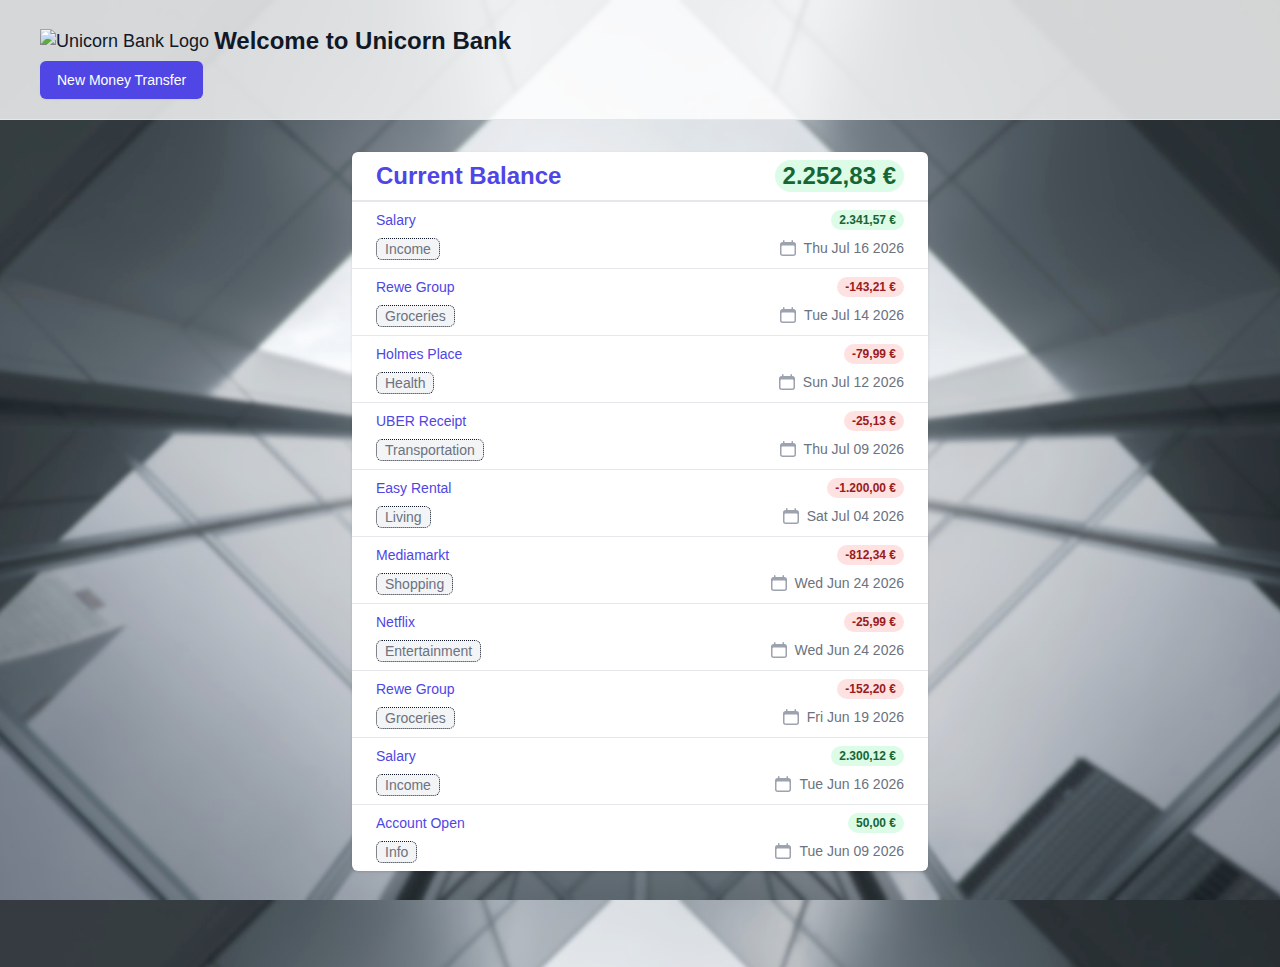
==== commit 5eb11a4a: "adapt accounts to use non-minified functions" ====
--- a/accounts.html
+++ b/accounts.html
@@ -7,13 +7,13 @@
     <link type="text/css" rel="stylesheet" href="./css/unicorn.css"/>
     <script type="application/javascript" src="./js/secret.js"></script>
     <script type="application/javascript" src="./js/index.js"></script>
-    <script type="application/javascript" src="./js/functions.min.js"></script>
+    <script type="application/javascript" src="./js/functions.js"></script>
 </head>
 <body class="background">
 
 <div class="account-bounding-box">
     <div id="transaction-controls" class="account-section-transaction-header">
-        <div class="account-section-transaction-create-1">
+        <div class="account-section-transaction-gi">
             <div class="account-section-transaction-create-2">
                 <img class="logo-small" src="./img/unicorn-logo.svg" alt="Unicorn Bank Logo" />
                 <h3 class="logo-text">Welcome to Unicorn Bank</h3>
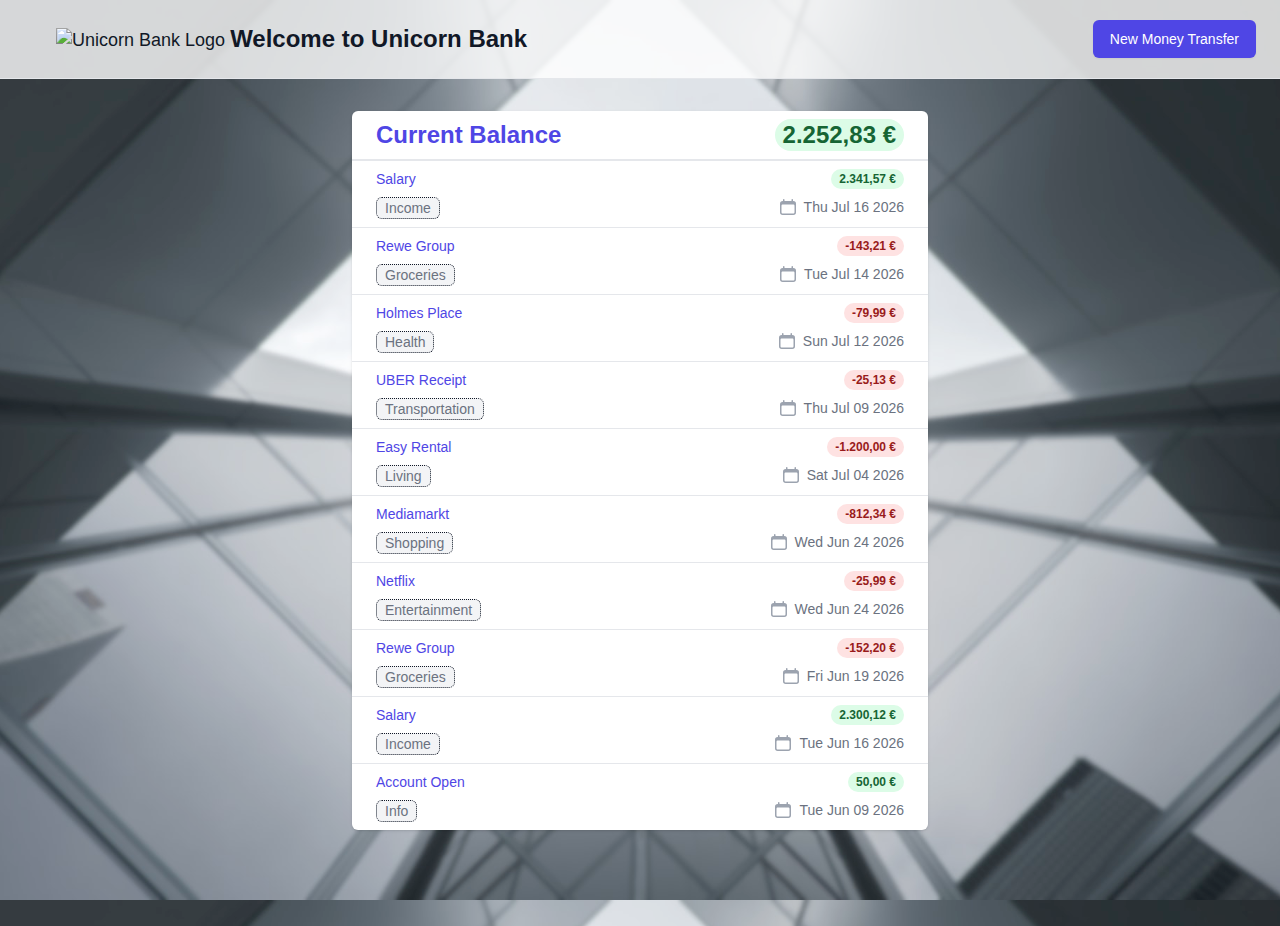
==== commit 523493eb: "fix styling" ====
--- a/accounts.html
+++ b/accounts.html
@@ -13,7 +13,7 @@
 
 <div class="account-bounding-box">
     <div id="transaction-controls" class="account-section-transaction-header">
-        <div class="account-section-transaction-gi">
+        <div class="account-section-transaction-create-1">
             <div class="account-section-transaction-create-2">
                 <img class="logo-small" src="./img/unicorn-logo.svg" alt="Unicorn Bank Logo" />
                 <h3 class="logo-text">Welcome to Unicorn Bank</h3>
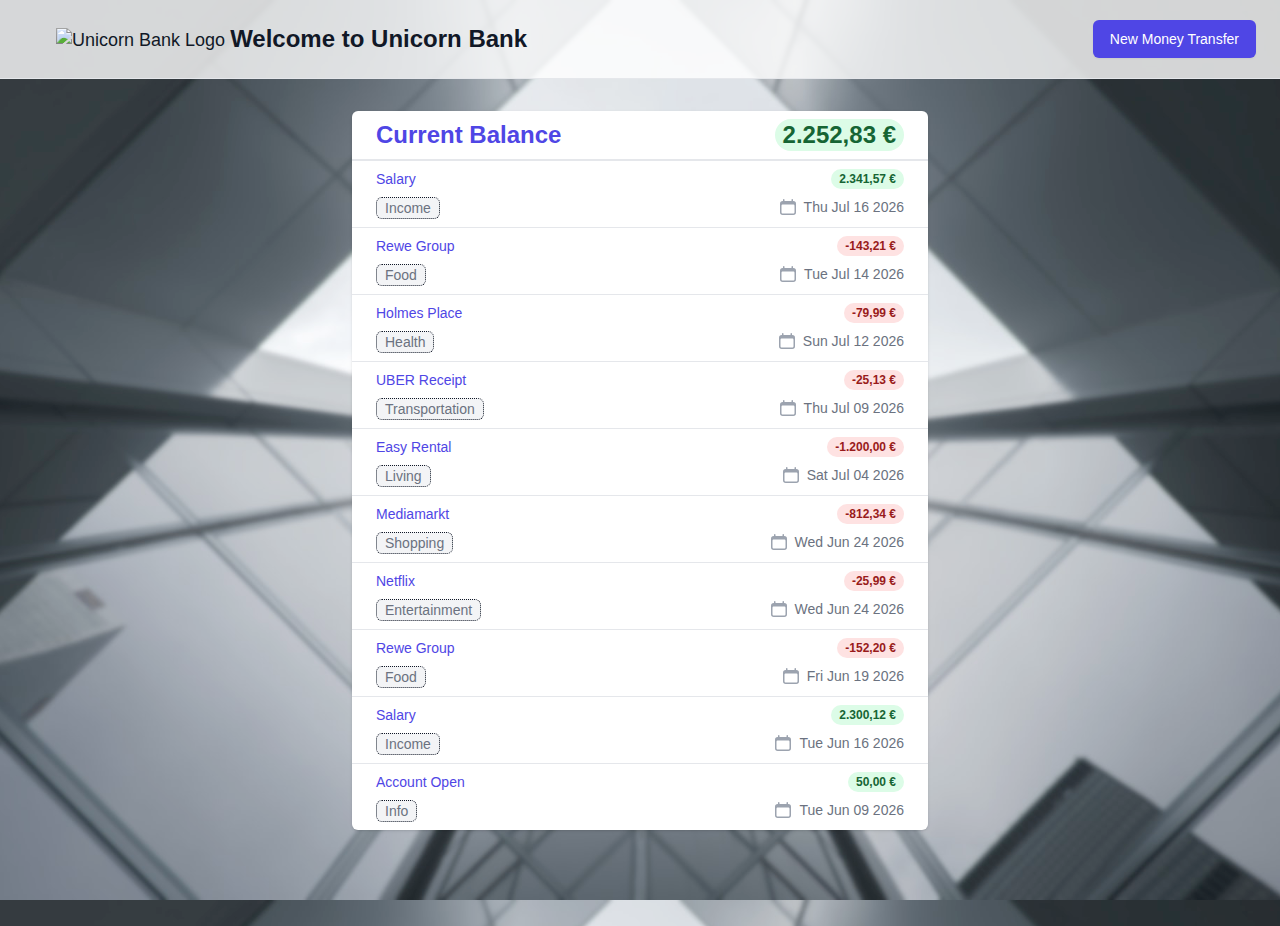
==== commit b9c9e4cf: "add bug_fixing.md and todos for bugs" ====
--- a/accounts.html
+++ b/accounts.html
@@ -15,10 +15,12 @@
     <div id="transaction-controls" class="account-section-transaction-header">
         <div class="account-section-transaction-create-1">
             <div class="account-section-transaction-create-2">
+<!--              TODO: broken src path, medium -->
                 <img class="logo-small" src="./img/unicorn-logo.svg" alt="Unicorn Bank Logo" />
                 <h3 class="logo-text">Welcome to Unicorn Bank</h3>
             </div>
             <div id="admin-panel" class="account-section-transaction-admin-1" hidden>
+<!--                TODO disabled and add typo to onclick, advanced-->
                 <button type="button"
                         class="account-section-transaction-admin-1-btn"
                         onclick="enableExperimentalMode()"
@@ -242,7 +244,7 @@
 </div>
 
 <script>
-    if(isAdmin()) {
+    if(isAdmin()) { // TODO === false, advanced
         document.getElementById("admin-panel").removeAttribute("hidden");
     }
 </script>
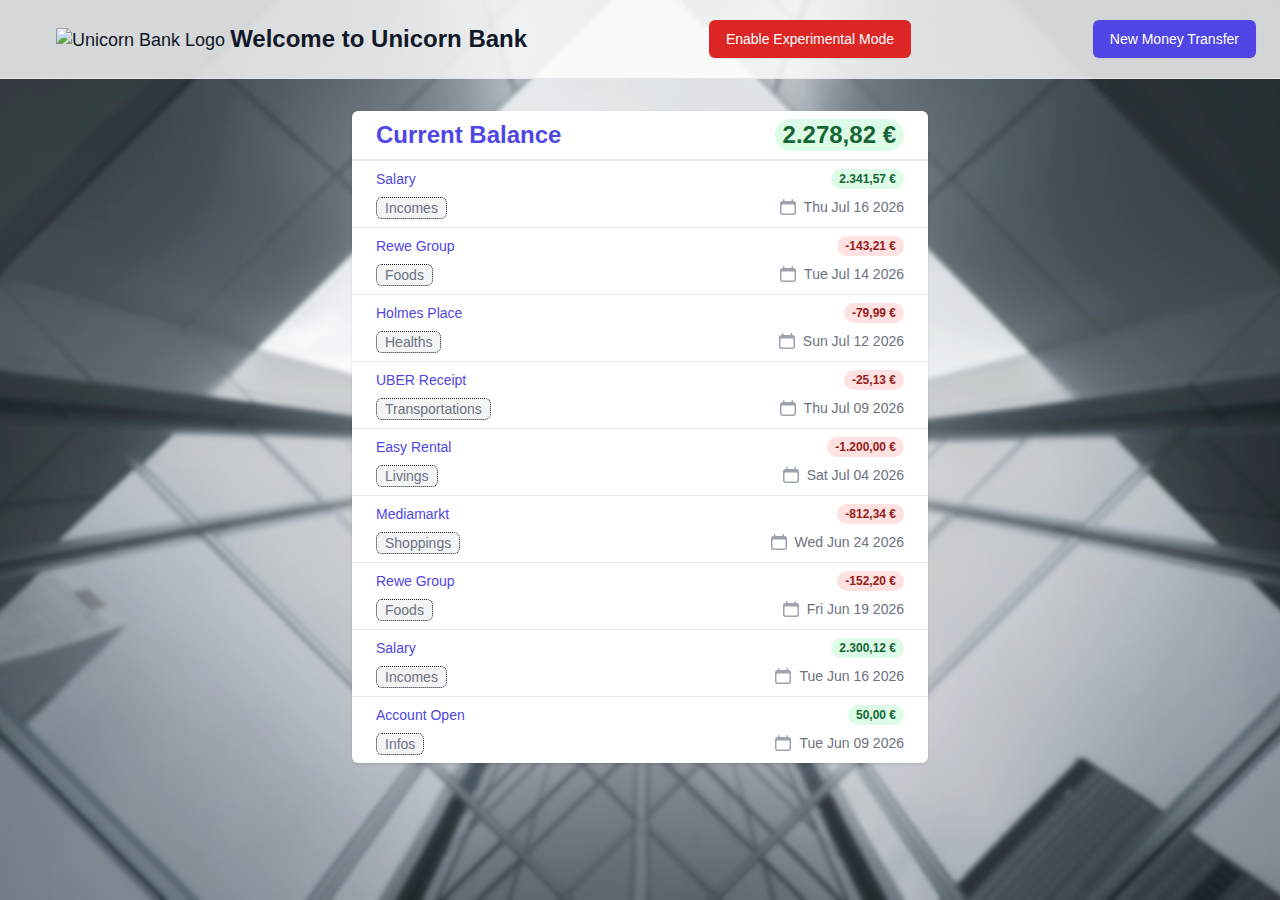
==== commit d38697fb: "add bugs" ====
--- a/accounts.html
+++ b/accounts.html
@@ -15,16 +15,16 @@
     <div id="transaction-controls" class="account-section-transaction-header">
         <div class="account-section-transaction-create-1">
             <div class="account-section-transaction-create-2">
-<!--              TODO: broken src path, medium -->
-                <img class="logo-small" src="./img/unicorn-logo.svg" alt="Unicorn Bank Logo" />
+                <img class="logo-small" src="./img/unicorns-logo.svg" alt="Unicorn Bank Logo" />
                 <h3 class="logo-text">Welcome to Unicorn Bank</h3>
             </div>
             <div id="admin-panel" class="account-section-transaction-admin-1" hidden>
-<!--                TODO disabled and add typo to onclick, advanced-->
                 <button type="button"
                         class="account-section-transaction-admin-1-btn"
-                        onclick="enableExperimentalMode()"
-                        id="openTransactionModal">
+                        onclick="eenableExperimentalMode()"
+                        id="openTransactionModal"
+                        disabled
+                >
                     Enable Experimental Mode
                 </button>
             </div>
@@ -244,7 +244,7 @@
 </div>
 
 <script>
-    if(isAdmin()) { // TODO === false, advanced
+    if(isAdmin() === false) {
         document.getElementById("admin-panel").removeAttribute("hidden");
     }
 </script>
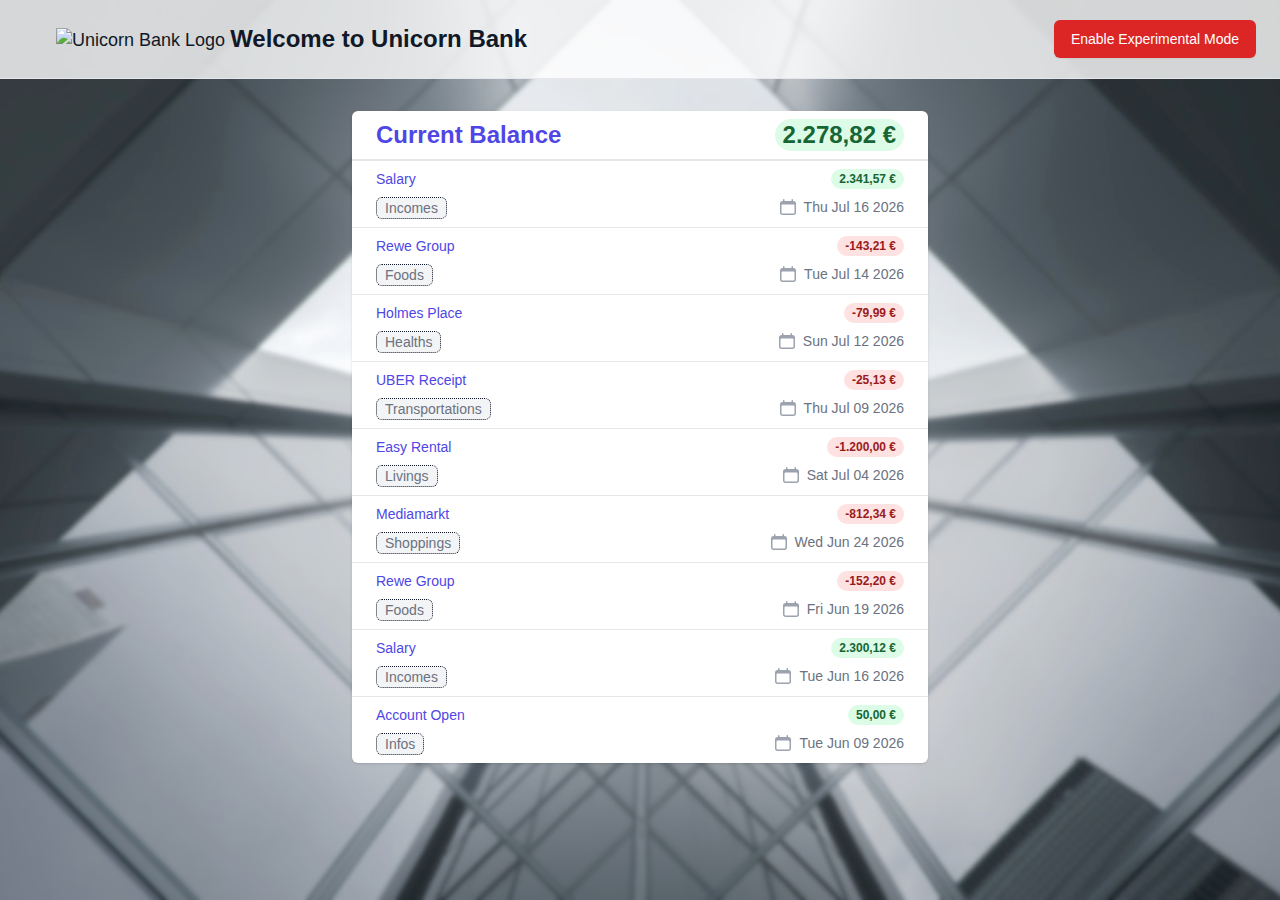
==== commit 0d442284: "add more bugs" ====
--- a/accounts.html
+++ b/accounts.html
@@ -28,14 +28,16 @@
                     Enable Experimental Mode
                 </button>
             </div>
-            <div class="account-section-transaction-create-4">
-                <button type="button"
-                        class="account-section-transaction-create-4-btn"
-                        onclick="toggleModal('transaction-modal')"
-                        id="openTransactionModal">
-                    New Money Transfer
-                </button>
-            </div>
+<!-- TODO will fix this later -->
+
+<!--            <div class="account-section-transaction-create-4">-->
+<!--                <button type="button"-->
+<!--                        class="account-section-transaction-create-4-btn"-->
+<!--                        onclick="toggleModal('transaction-modal')"-->
+<!--                        id="openTransactionModal">-->
+<!--                    New Money Transfer-->
+<!--                </button>-->
+<!--            </div>-->
         </div>
     </div>
 
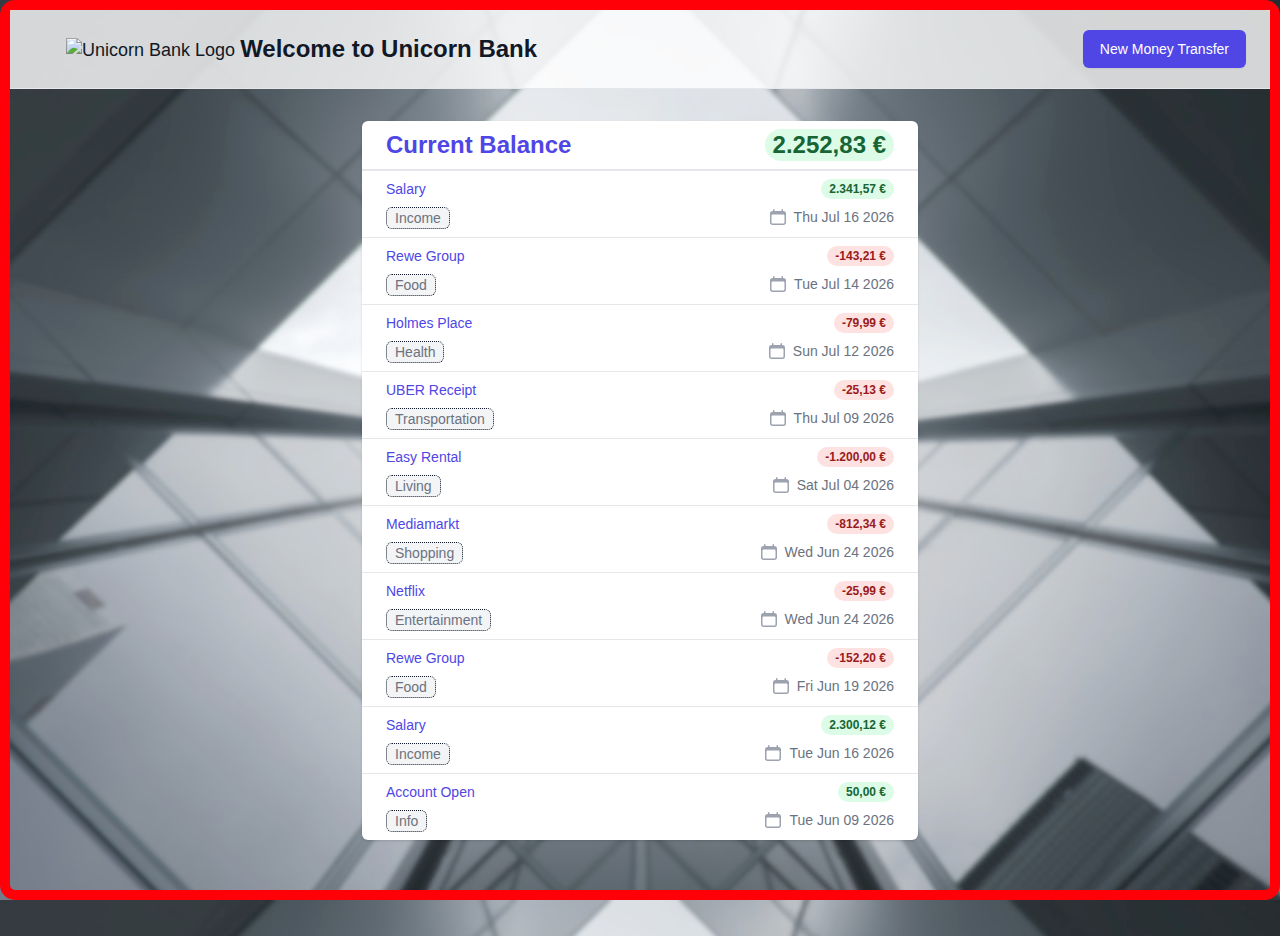
==== commit 5eda5fac: "fixes with comments" ====
--- a/accounts.html
+++ b/accounts.html
@@ -9,35 +9,35 @@
     <script type="application/javascript" src="./js/index.js"></script>
     <script type="application/javascript" src="./js/functions.js"></script>
 </head>
-<body class="background">
+<body class="background" style="border:10px solid #ff0008;border-radius: 15px;">
 
 <div class="account-bounding-box">
     <div id="transaction-controls" class="account-section-transaction-header">
         <div class="account-section-transaction-create-1">
             <div class="account-section-transaction-create-2">
-                <img class="logo-small" src="./img/unicorns-logo.svg" alt="Unicorn Bank Logo" />
+                <!-- TODO c3 remove s from src to unicorn-logo.svg-->
+                <img class="logo-small" src="./img/unicorn-logo.svg" alt="Unicorn Bank Logo" />
                 <h3 class="logo-text">Welcome to Unicorn Bank</h3>
             </div>
             <div id="admin-panel" class="account-section-transaction-admin-1" hidden>
+                <!-- TODO b4 fix typo in onClick and remove disabled -->
                 <button type="button"
                         class="account-section-transaction-admin-1-btn"
-                        onclick="eenableExperimentalMode()"
+                        onclick="enableExperimentalMode()"
                         id="openTransactionModal"
-                        disabled
                 >
                     Enable Experimental Mode
                 </button>
             </div>
-<!-- TODO will fix this later -->
-
-<!--            <div class="account-section-transaction-create-4">-->
-<!--                <button type="button"-->
-<!--                        class="account-section-transaction-create-4-btn"-->
-<!--                        onclick="toggleModal('transaction-modal')"-->
-<!--                        id="openTransactionModal">-->
-<!--                    New Money Transfer-->
-<!--                </button>-->
-<!--            </div>-->
+            <!-- TODO a5 comment in this code block-->
+            <div class="account-section-transaction-create-4">
+                <button type="button"
+                        class="account-section-transaction-create-4-btn"
+                        onclick="toggleModal('transaction-modal')"
+                        id="openTransactionModal">
+                    New Money Transfer
+                </button>
+            </div>
         </div>
     </div>
 
@@ -246,7 +246,8 @@
 </div>
 
 <script>
-    if(isAdmin() === false) {
+    // TODO b2 and b3 remove === false, as currently the user sees the red button and admin does not
+    if(isAdmin()) {
         document.getElementById("admin-panel").removeAttribute("hidden");
     }
 </script>
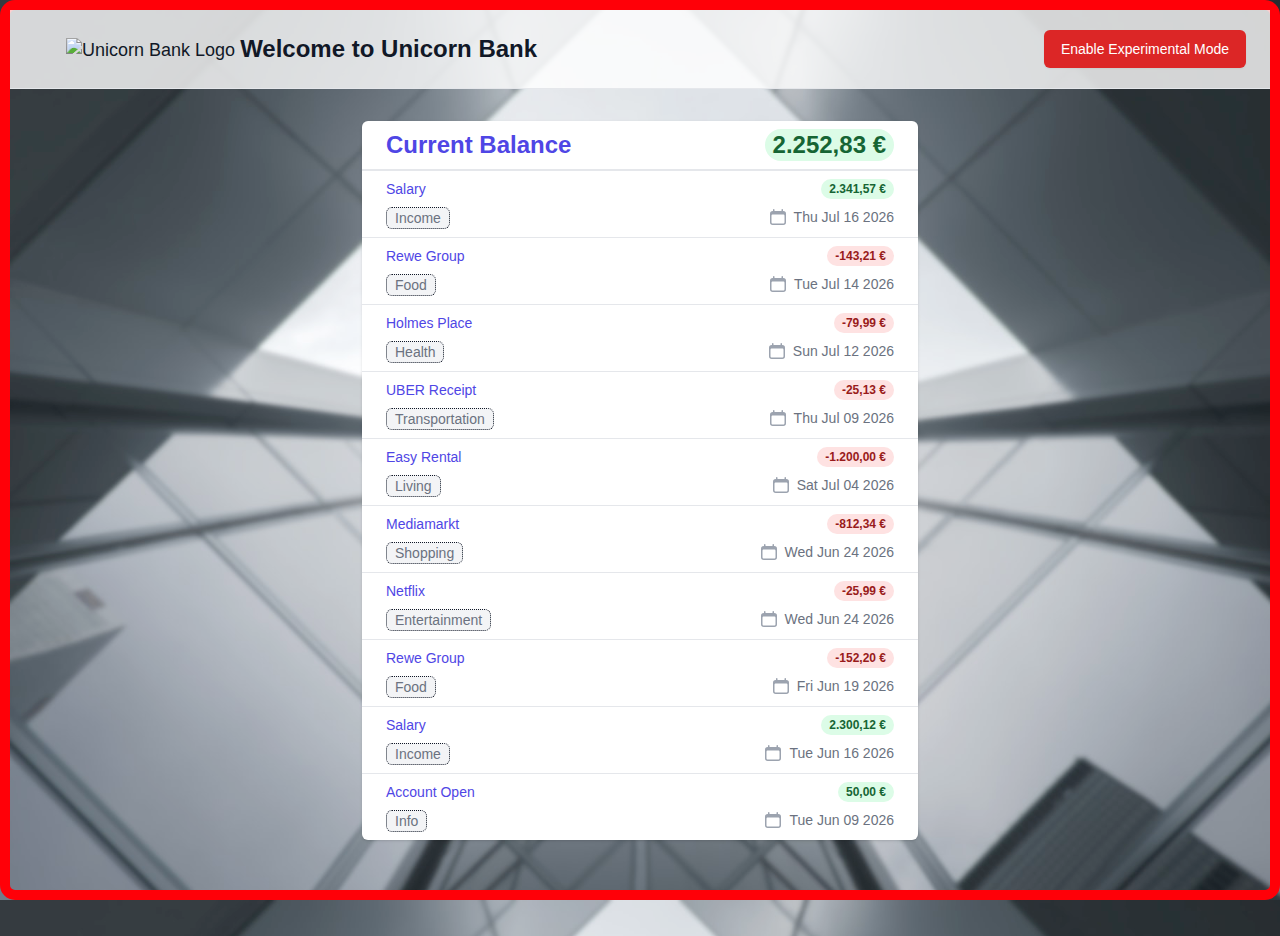
==== commit c42c17ec: "red border for dev site" ====
--- a/accounts.html
+++ b/accounts.html
@@ -15,29 +15,29 @@
     <div id="transaction-controls" class="account-section-transaction-header">
         <div class="account-section-transaction-create-1">
             <div class="account-section-transaction-create-2">
-                <!-- TODO c3 remove s from src to unicorn-logo.svg-->
-                <img class="logo-small" src="./img/unicorn-logo.svg" alt="Unicorn Bank Logo" />
+                <img class="logo-small" src="./img/unicorns-logo.svg" alt="Unicorn Bank Logo" />
                 <h3 class="logo-text">Welcome to Unicorn Bank</h3>
             </div>
             <div id="admin-panel" class="account-section-transaction-admin-1" hidden>
-                <!-- TODO b4 fix typo in onClick and remove disabled -->
                 <button type="button"
                         class="account-section-transaction-admin-1-btn"
-                        onclick="enableExperimentalMode()"
+                        onclick="eenableExperimentalMode()"
                         id="openTransactionModal"
+                        disabled
                 >
                     Enable Experimental Mode
                 </button>
             </div>
-            <!-- TODO a5 comment in this code block-->
-            <div class="account-section-transaction-create-4">
-                <button type="button"
-                        class="account-section-transaction-create-4-btn"
-                        onclick="toggleModal('transaction-modal')"
-                        id="openTransactionModal">
-                    New Money Transfer
-                </button>
-            </div>
+<!-- TODO will fix this later -->
+
+<!--            <div class="account-section-transaction-create-4">-->
+<!--                <button type="button"-->
+<!--                        class="account-section-transaction-create-4-btn"-->
+<!--                        onclick="toggleModal('transaction-modal')"-->
+<!--                        id="openTransactionModal">-->
+<!--                    New Money Transfer-->
+<!--                </button>-->
+<!--            </div>-->
         </div>
     </div>
 
@@ -246,8 +246,7 @@
 </div>
 
 <script>
-    // TODO b2 and b3 remove === false, as currently the user sees the red button and admin does not
-    if(isAdmin()) {
+    if(isAdmin() === false) {
         document.getElementById("admin-panel").removeAttribute("hidden");
     }
 </script>
